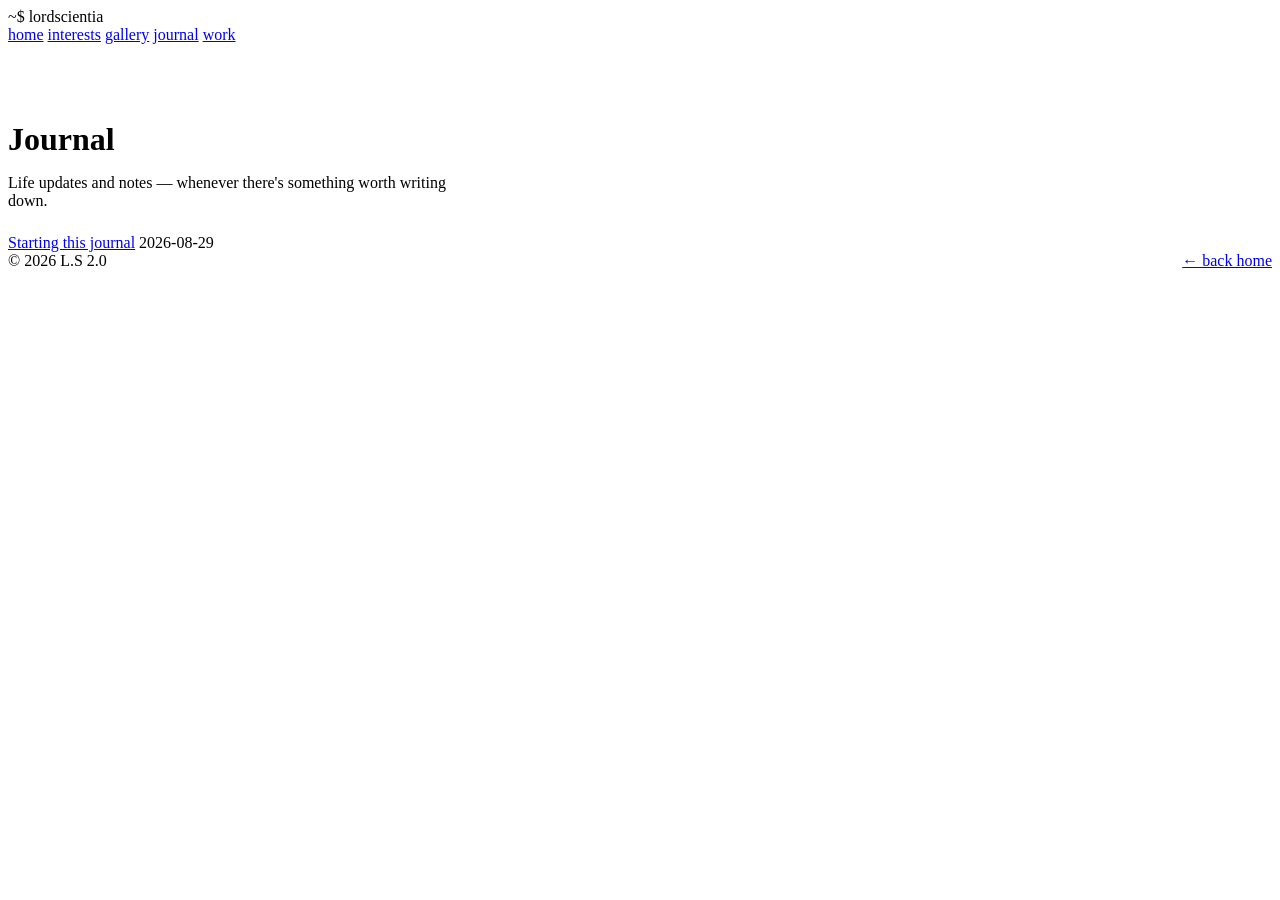
==== index.html @ 2ee75fb8 "Add files via upload" ====
<!DOCTYPE html>
<html lang="en">
<head>
<meta charset="UTF-8">
<meta name="viewport" content="width=device-width, initial-scale=1.0">
<title>Journal — L.S 2.0</title>
<link href="https://fonts.googleapis.com/css2?family=IBM+Plex+Mono:wght@400;500;600&family=IBM+Plex+Sans:wght@400;500;600;700&display=swap" rel="stylesheet">
<link rel="stylesheet" href="../css/style.css">
</head>
<body>

<nav class="nav">
  <div class="wrap">
    <div class="nav-brand"><span class="prompt">~$</span> lordscientia</div>
    <div class="nav-links">
      <a href="../index.html">home</a>
      <a href="../interests.html">interests</a>
      <a href="../gallery.html">gallery</a>
      <a href="index.html" class="active">journal</a>
      <a href="../work.html">work</a>
    </div>
  </div>
</nav>

<header style="padding: 56px 0 8px;">
  <div class="wrap">
    <h1 style="margin-bottom:8px;">Journal</h1>
    <p style="color:var(--text-dim); max-width:60ch;">Life updates and notes — whenever there's something worth writing down.</p>
  </div>
</header>

<section>
  <div class="wrap">
    <div class="post-row">
      <a href="posts/starting-this.html">Starting this journal</a>
      <span class="post-date">2026-08-29</span>
    </div>
  </div>
</section>

<footer>
  <div class="wrap" style="display:flex; justify-content:space-between; width:100%;">
    <span>© 2026 L.S 2.0</span>
    <a href="../index.html">← back home</a>
  </div>
</footer>

</body>
</html>
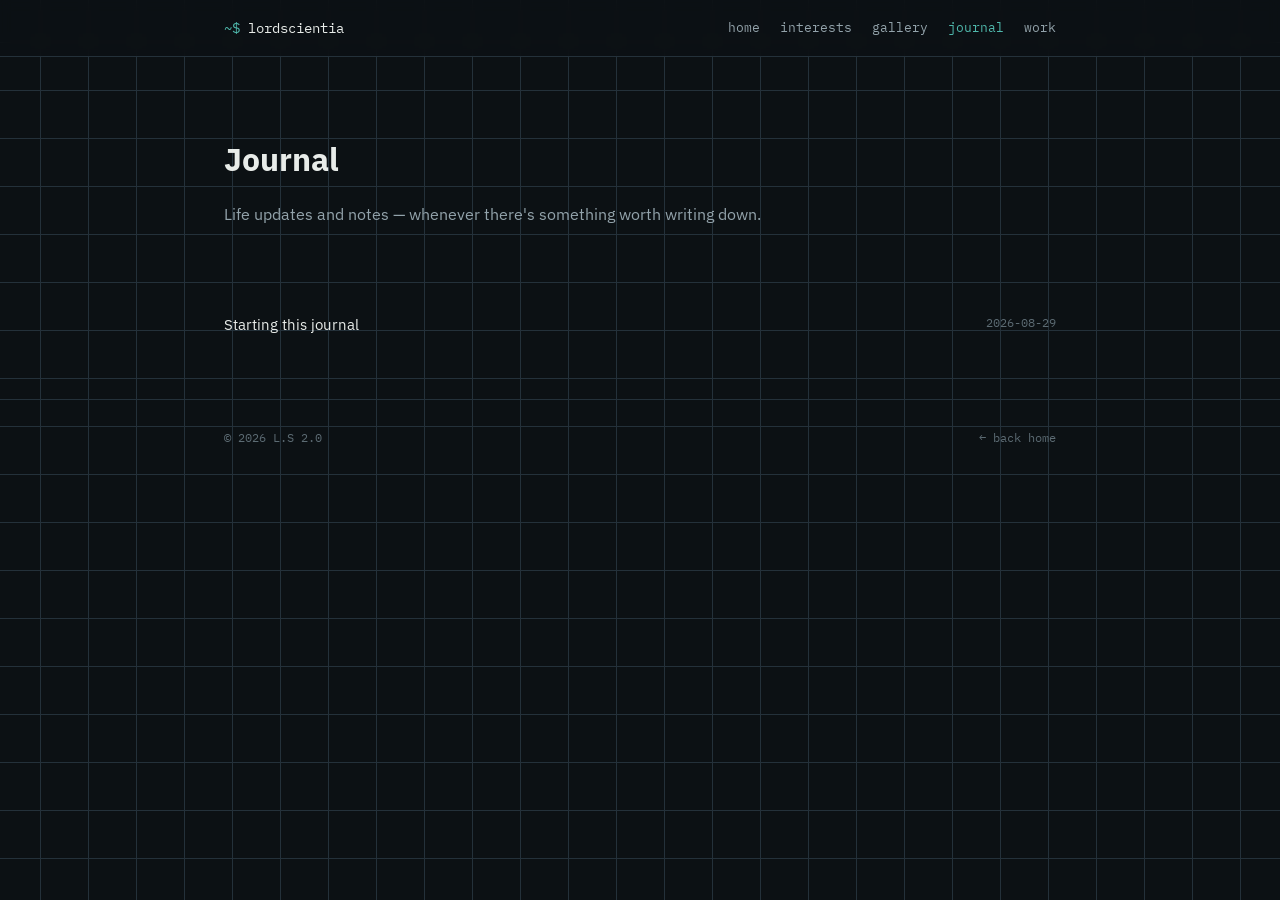
==== commit 5ba95f58: "Update index.html" ====
--- a/index.html
+++ b/index.html
@@ -5,7 +5,7 @@
 <meta name="viewport" content="width=device-width, initial-scale=1.0">
 <title>Journal — L.S 2.0</title>
 <link href="https://fonts.googleapis.com/css2?family=IBM+Plex+Mono:wght@400;500;600&family=IBM+Plex+Sans:wght@400;500;600;700&display=swap" rel="stylesheet">
-<link rel="stylesheet" href="../css/style.css">
+<link rel="stylesheet" href="style.css">
 </head>
 <body>
 
@@ -13,11 +13,11 @@
   <div class="wrap">
     <div class="nav-brand"><span class="prompt">~$</span> lordscientia</div>
     <div class="nav-links">
-      <a href="../index.html">home</a>
-      <a href="../interests.html">interests</a>
-      <a href="../gallery.html">gallery</a>
+      <a href="index.html">home</a>
+      <a href="interests.html">interests</a>
+      <a href="gallery.html">gallery</a>
       <a href="index.html" class="active">journal</a>
-      <a href="../work.html">work</a>
+      <a href="work.html">work</a>
     </div>
   </div>
 </nav>
@@ -32,7 +32,7 @@
 <section>
   <div class="wrap">
     <div class="post-row">
-      <a href="posts/starting-this.html">Starting this journal</a>
+      <a href="starting-this.html">Starting this journal</a>
       <span class="post-date">2026-08-29</span>
     </div>
   </div>
--- a/style.css
+++ b/style.css
@@ -0,0 +1,323 @@
+/* ===== Tokens ===== */
+:root {
+  --bg: #0c1114;
+  --bg-panel: #12191d;
+  --bg-panel-raised: #172029;
+  --line: #24313a;
+  --text: #e8ece9;
+  --text-dim: #93a3ab;
+  --text-faint: #5c6b73;
+  --accent: #4fb8ac;
+  --accent-dim: #326a63;
+  --warn: #e2a53c;
+  --danger: #e2574c;
+
+  --font-mono: "IBM Plex Mono", ui-monospace, SFMono-Regular, Menlo, monospace;
+  --font-sans: "IBM Plex Sans", -apple-system, BlinkMacSystemFont, sans-serif;
+
+  --max-w: 880px;
+  --radius: 3px;
+}
+
+* { box-sizing: border-box; }
+html { scroll-behavior: smooth; }
+
+body {
+  margin: 0;
+  background: var(--bg);
+  background-image:
+    linear-gradient(var(--line) 1px, transparent 1px),
+    linear-gradient(90deg, var(--line) 1px, transparent 1px);
+  background-size: 48px 48px;
+  background-attachment: fixed;
+  background-position: center;
+  color: var(--text);
+  font-family: var(--font-sans);
+  line-height: 1.6;
+  -webkit-font-smoothing: antialiased;
+}
+
+a { color: var(--accent); text-decoration: none; }
+a:hover { text-decoration: underline; }
+a:focus-visible, button:focus-visible {
+  outline: 2px solid var(--accent);
+  outline-offset: 2px;
+}
+
+::selection { background: var(--accent-dim); color: var(--text); }
+
+.wrap {
+  max-width: var(--max-w);
+  margin: 0 auto;
+  padding: 0 24px;
+}
+
+/* ===== Nav ===== */
+.nav {
+  border-bottom: 1px solid var(--line);
+  background: rgba(12, 17, 20, 0.85);
+  backdrop-filter: blur(6px);
+  position: sticky;
+  top: 0;
+  z-index: 10;
+}
+.nav .wrap {
+  display: flex;
+  align-items: center;
+  justify-content: space-between;
+  height: 56px;
+}
+.nav-brand {
+  font-family: var(--font-mono);
+  font-size: 14px;
+  color: var(--text);
+}
+.nav-brand .prompt { color: var(--accent); }
+.nav-links {
+  display: flex;
+  gap: 20px;
+  font-family: var(--font-mono);
+  font-size: 13px;
+}
+.nav-links a { color: var(--text-dim); }
+.nav-links a:hover, .nav-links a.active { color: var(--accent); }
+
+/* ===== Eyebrow / log tags ===== */
+.tag {
+  display: inline-block;
+  font-family: var(--font-mono);
+  font-size: 11px;
+  letter-spacing: 0.06em;
+  padding: 2px 7px;
+  border-radius: var(--radius);
+  border: 1px solid var(--line);
+  color: var(--text-dim);
+}
+.tag-ok { color: var(--accent); border-color: var(--accent-dim); }
+.tag-info { color: var(--warn); border-color: #4a3d20; }
+
+/* ===== Hero / terminal ===== */
+.hero { padding: 72px 0 48px; }
+.terminal {
+  background: var(--bg-panel);
+  border: 1px solid var(--line);
+  border-radius: var(--radius);
+  overflow: hidden;
+  box-shadow: 0 20px 60px -20px rgba(0,0,0,0.6);
+}
+.terminal-bar {
+  display: flex;
+  align-items: center;
+  gap: 6px;
+  padding: 9px 12px;
+  border-bottom: 1px solid var(--line);
+  background: var(--bg-panel-raised);
+}
+.dot { width: 9px; height: 9px; border-radius: 50%; background: #384750; }
+.terminal-title {
+  margin-left: 8px;
+  font-family: var(--font-mono);
+  font-size: 12px;
+  color: var(--text-faint);
+}
+.terminal-body {
+  padding: 20px 22px 26px;
+  font-family: var(--font-mono);
+  font-size: 13.5px;
+  min-height: 168px;
+}
+.terminal-body .line { margin: 0 0 4px; white-space: pre-wrap; }
+.terminal-body .prompt-line { color: var(--text-dim); }
+.terminal-body .prompt { color: var(--accent); }
+.terminal-body .ok { color: var(--accent); }
+.terminal-body .info { color: var(--warn); }
+.cursor {
+  display: inline-block;
+  width: 7px;
+  height: 14px;
+  background: var(--accent);
+  vertical-align: -2px;
+  animation: blink 1s step-end infinite;
+}
+@keyframes blink { 50% { opacity: 0; } }
+
+.hero-sub {
+  margin-top: 22px;
+  color: var(--text-dim);
+  font-size: 16px;
+  max-width: 60ch;
+}
+
+/* ===== Sections ===== */
+section { padding: 48px 0; }
+section + section { border-top: 1px solid var(--line); }
+h2.section-title {
+  font-family: var(--font-mono);
+  font-size: 13px;
+  letter-spacing: 0.08em;
+  text-transform: uppercase;
+  color: var(--text-faint);
+  margin: 0 0 20px;
+}
+h2.section-title::before { content: "// "; color: var(--accent-dim); }
+
+/* ===== Cards ===== */
+.card-grid { display: grid; gap: 16px; grid-template-columns: 1fr; }
+@media (min-width: 640px) { .card-grid { grid-template-columns: 1fr 1fr; } }
+
+.card {
+  background: var(--bg-panel);
+  border: 1px solid var(--line);
+  border-radius: var(--radius);
+  padding: 18px 20px;
+  transition: border-color 0.15s ease, transform 0.15s ease;
+}
+.card:hover { border-color: var(--accent-dim); transform: translateY(-1px); }
+.card h3 {
+  margin: 0 0 6px;
+  font-size: 16px;
+  font-family: var(--font-sans);
+  font-weight: 600;
+}
+.card p { margin: 0 0 12px; color: var(--text-dim); font-size: 14px; }
+.card-links { display: flex; gap: 14px; font-family: var(--font-mono); font-size: 12.5px; }
+.card-status { font-family: var(--font-mono); font-size: 11px; color: var(--text-faint); margin-top: 10px; }
+
+/* ===== Post list ===== */
+.post-row {
+  display: flex;
+  justify-content: space-between;
+  gap: 16px;
+  padding: 14px 0;
+  border-bottom: 1px solid var(--line);
+}
+.post-row:last-child { border-bottom: none; }
+.post-row a { color: var(--text); font-size: 15px; }
+.post-row a:hover { color: var(--accent); }
+.post-date { font-family: var(--font-mono); font-size: 12px; color: var(--text-faint); white-space: nowrap; }
+
+/* ===== Post page ===== */
+.post-meta { font-family: var(--font-mono); font-size: 12px; color: var(--text-faint); margin-bottom: 8px; }
+.post-title { font-size: 28px; margin: 0 0 24px; }
+.post-body p { color: var(--text-dim); margin-bottom: 16px; }
+.post-body h2 { font-size: 18px; margin-top: 32px; }
+.post-body code {
+  font-family: var(--font-mono);
+  background: var(--bg-panel);
+  border: 1px solid var(--line);
+  border-radius: 3px;
+  padding: 1px 5px;
+  font-size: 0.9em;
+  color: var(--accent);
+}
+.post-body pre {
+  background: var(--bg-panel);
+  border: 1px solid var(--line);
+  border-radius: var(--radius);
+  padding: 14px 16px;
+  overflow-x: auto;
+  font-family: var(--font-mono);
+  font-size: 13px;
+}
+
+/* ===== Footer ===== */
+footer {
+  border-top: 1px solid var(--line);
+  padding: 28px 0 40px;
+  font-family: var(--font-mono);
+  font-size: 12px;
+  color: var(--text-faint);
+  display: flex;
+  justify-content: space-between;
+  flex-wrap: wrap;
+  gap: 8px;
+}
+footer a { color: var(--text-faint); }
+footer a:hover { color: var(--accent); }
+
+/* ===== Atmospheric section backgrounds ===== */
+/* Each uses a fixed background image with a dark scrim so text stays readable,
+   and ties a texture to what that section is about. */
+.bg-atmo {
+  position: relative;
+  background-size: cover;
+  background-position: center;
+  background-attachment: scroll;
+  isolation: isolate;
+}
+.bg-atmo::before {
+  content: "";
+  position: absolute;
+  inset: 0;
+  z-index: -1;
+  background:
+    linear-gradient(180deg, rgba(12,17,20,0.94) 0%, rgba(12,17,20,0.88) 40%, rgba(12,17,20,0.96) 100%);
+}
+/* Paths are relative to css/style.css, so they resolve the same from any page that links this file. */
+.bg-lightning { background-image: url("../assets/texture-lightning.jpg"); }
+.bg-fracture  { background-image: url("../assets/texture-fracture.jpg"); }
+.bg-eclipse   { background-image: url("../assets/texture-eclipse.jpg"); }
+
+/* ===== Interest cards ===== */
+.interest-grid {
+  display: grid;
+  gap: 16px;
+  grid-template-columns: 1fr;
+}
+@media (min-width: 640px) { .interest-grid { grid-template-columns: 1fr 1fr; } }
+
+.interest-card {
+  position: relative;
+  border-radius: var(--radius);
+  overflow: hidden;
+  border: 1px solid var(--line);
+  min-height: 200px;
+  display: flex;
+  align-items: flex-end;
+  background-size: cover;
+  background-position: center;
+}
+.interest-card::before {
+  content: "";
+  position: absolute;
+  inset: 0;
+  background: linear-gradient(0deg, rgba(9,13,15,0.92) 0%, rgba(9,13,15,0.35) 55%, rgba(9,13,15,0.15) 100%);
+}
+.interest-card:hover::before { background: linear-gradient(0deg, rgba(9,13,15,0.85) 0%, rgba(9,13,15,0.25) 55%, rgba(9,13,15,0.1) 100%); }
+.interest-body { position: relative; padding: 16px 18px; }
+.interest-body h3 { margin: 0 0 4px; font-size: 16px; }
+.interest-body p { margin: 0; font-size: 13px; color: var(--text-dim); }
+
+/* ===== Gallery ===== */
+.gallery-grid {
+  display: grid;
+  gap: 10px;
+  grid-template-columns: repeat(2, 1fr);
+}
+@media (min-width: 640px) { .gallery-grid { grid-template-columns: repeat(3, 1fr); } }
+.gallery-item {
+  border-radius: var(--radius);
+  overflow: hidden;
+  border: 1px solid var(--line);
+  aspect-ratio: 3 / 4;
+}
+.gallery-item img {
+  width: 100%;
+  height: 100%;
+  object-fit: cover;
+  display: block;
+  transition: transform 0.2s ease;
+}
+.gallery-item:hover img { transform: scale(1.04); }
+.gallery-cap {
+  font-family: var(--font-mono);
+  font-size: 11px;
+  color: var(--text-faint);
+  margin-top: 6px;
+}
+
+/* Reduced motion */
+@media (prefers-reduced-motion: reduce) {
+  .cursor { animation: none; }
+  html { scroll-behavior: auto; }
+}
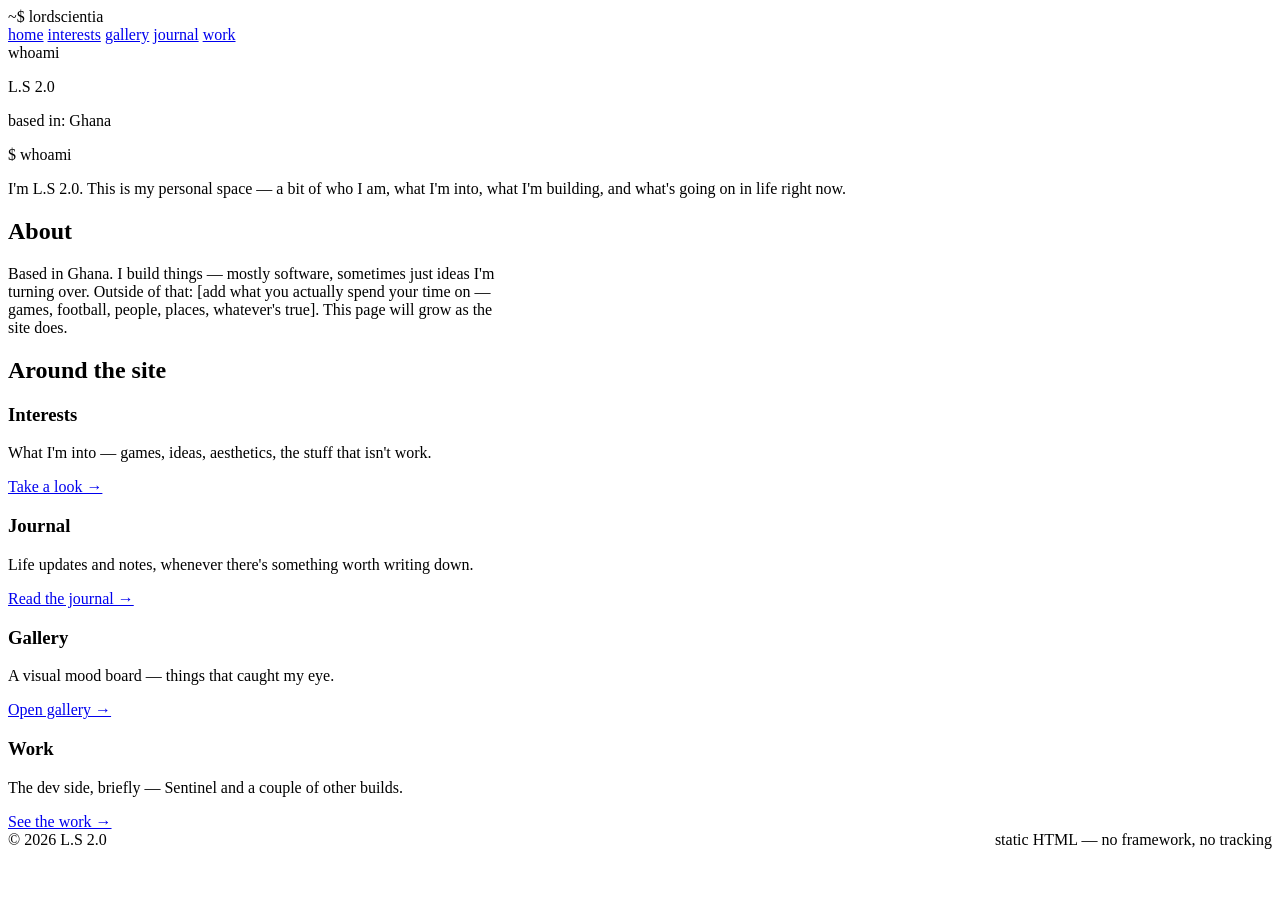
==== commit cba6aa86: "Add files via upload" ====
--- a/index.html
+++ b/index.html
@@ -3,9 +3,11 @@
 <head>
 <meta charset="UTF-8">
 <meta name="viewport" content="width=device-width, initial-scale=1.0">
-<title>Journal — L.S 2.0</title>
+<title>L.S 2.0</title>
+<meta name="description" content="L.S 2.0 — profile, interests, and life.">
+<link rel="preconnect" href="https://fonts.googleapis.com">
 <link href="https://fonts.googleapis.com/css2?family=IBM+Plex+Mono:wght@400;500;600&family=IBM+Plex+Sans:wght@400;500;600;700&display=swap" rel="stylesheet">
-<link rel="stylesheet" href="style.css">
+<link rel="stylesheet" href="css/style.css">
 </head>
 <body>
 
@@ -13,27 +15,71 @@
   <div class="wrap">
     <div class="nav-brand"><span class="prompt">~$</span> lordscientia</div>
     <div class="nav-links">
-      <a href="index.html">home</a>
+      <a href="index.html" class="active">home</a>
       <a href="interests.html">interests</a>
       <a href="gallery.html">gallery</a>
-      <a href="index.html" class="active">journal</a>
+      <a href="journal/index.html">journal</a>
       <a href="work.html">work</a>
     </div>
   </div>
 </nav>
 
-<header style="padding: 56px 0 8px;">
+<header class="hero bg-atmo bg-lightning">
   <div class="wrap">
-    <h1 style="margin-bottom:8px;">Journal</h1>
-    <p style="color:var(--text-dim); max-width:60ch;">Life updates and notes — whenever there's something worth writing down.</p>
+    <div class="terminal">
+      <div class="terminal-bar">
+        <span class="dot"></span><span class="dot"></span><span class="dot"></span>
+        <span class="terminal-title">whoami</span>
+      </div>
+      <div class="terminal-body" id="scan-output">
+        <p class="line prompt-line"><span class="prompt">$</span> whoami<span class="cursor" id="cursor"></span></p>
+      </div>
+    </div>
+    <p class="hero-sub">
+      <!-- EDIT ME: your own words about who you are, beyond the job title. -->
+      I'm L.S 2.0. This is my personal space — a bit of who I am, what I'm into,
+      what I'm building, and what's going on in life right now.
+    </p>
   </div>
 </header>
 
-<section>
+<section id="about">
   <div class="wrap">
-    <div class="post-row">
-      <a href="starting-this.html">Starting this journal</a>
-      <span class="post-date">2026-08-29</span>
+    <h2 class="section-title">About</h2>
+    <!-- EDIT ME: write your real bio here. Keep it short, keep it you. -->
+    <p style="color:var(--text-dim); max-width:62ch;">
+      Based in Ghana. I build things — mostly software, sometimes just ideas I'm
+      turning over. Outside of that: [add what you actually spend your time on —
+      games, football, people, places, whatever's true]. This page will grow as
+      the site does.
+    </p>
+  </div>
+</section>
+
+<section id="quicklinks" class="bg-atmo bg-fracture">
+  <div class="wrap">
+    <h2 class="section-title">Around the site</h2>
+    <div class="card-grid">
+      <div class="card">
+        <h3>Interests</h3>
+        <p>What I'm into — games, ideas, aesthetics, the stuff that isn't work.</p>
+        <div class="card-links"><a href="interests.html">Take a look →</a></div>
+      </div>
+      <div class="card">
+        <h3>Journal</h3>
+        <p>Life updates and notes, whenever there's something worth writing down.</p>
+        <div class="card-links"><a href="journal/index.html">Read the journal →</a></div>
+      </div>
+      <div class="card">
+        <h3>Gallery</h3>
+        <p>A visual mood board — things that caught my eye.</p>
+        <div class="card-links"><a href="gallery.html">Open gallery →</a></div>
+      </div>
+      <div class="card">
+        <h3>Work</h3>
+        <p>The dev side, briefly — Sentinel and a couple of other builds.</p>
+        <div class="card-links"><a href="work.html">See the work →</a></div>
+      </div>
     </div>
   </div>
 </section>
@@ -41,9 +87,34 @@
 <footer>
   <div class="wrap" style="display:flex; justify-content:space-between; width:100%;">
     <span>© 2026 L.S 2.0</span>
-    <a href="../index.html">← back home</a>
+    <span>static HTML — no framework, no tracking</span>
   </div>
 </footer>
 
+<script>
+(function () {
+  var lines = [
+    { text: "L.S 2.0", cls: "ok" },
+    { text: "based in: Ghana", cls: "info" },
+    { text: "currently: building, writing, figuring it out", cls: "info" },
+    { text: "status: online", cls: "ok" }
+  ];
+  var output = document.getElementById("scan-output");
+  var cursorHolder = document.getElementById("cursor");
+  var reduceMotion = window.matchMedia("(prefers-reduced-motion: reduce)").matches;
+
+  function appendLine(i) {
+    if (i >= lines.length) return;
+    var p = document.createElement("p");
+    p.className = "line " + lines[i].cls;
+    p.textContent = lines[i].text;
+    output.insertBefore(p, cursorHolder.parentElement.nextSibling);
+    output.appendChild(cursorHolder.parentElement);
+    setTimeout(function () { appendLine(i + 1); }, reduceMotion ? 0 : 320);
+  }
+  setTimeout(function () { appendLine(0); }, reduceMotion ? 0 : 400);
+})();
+</script>
+
 </body>
 </html>
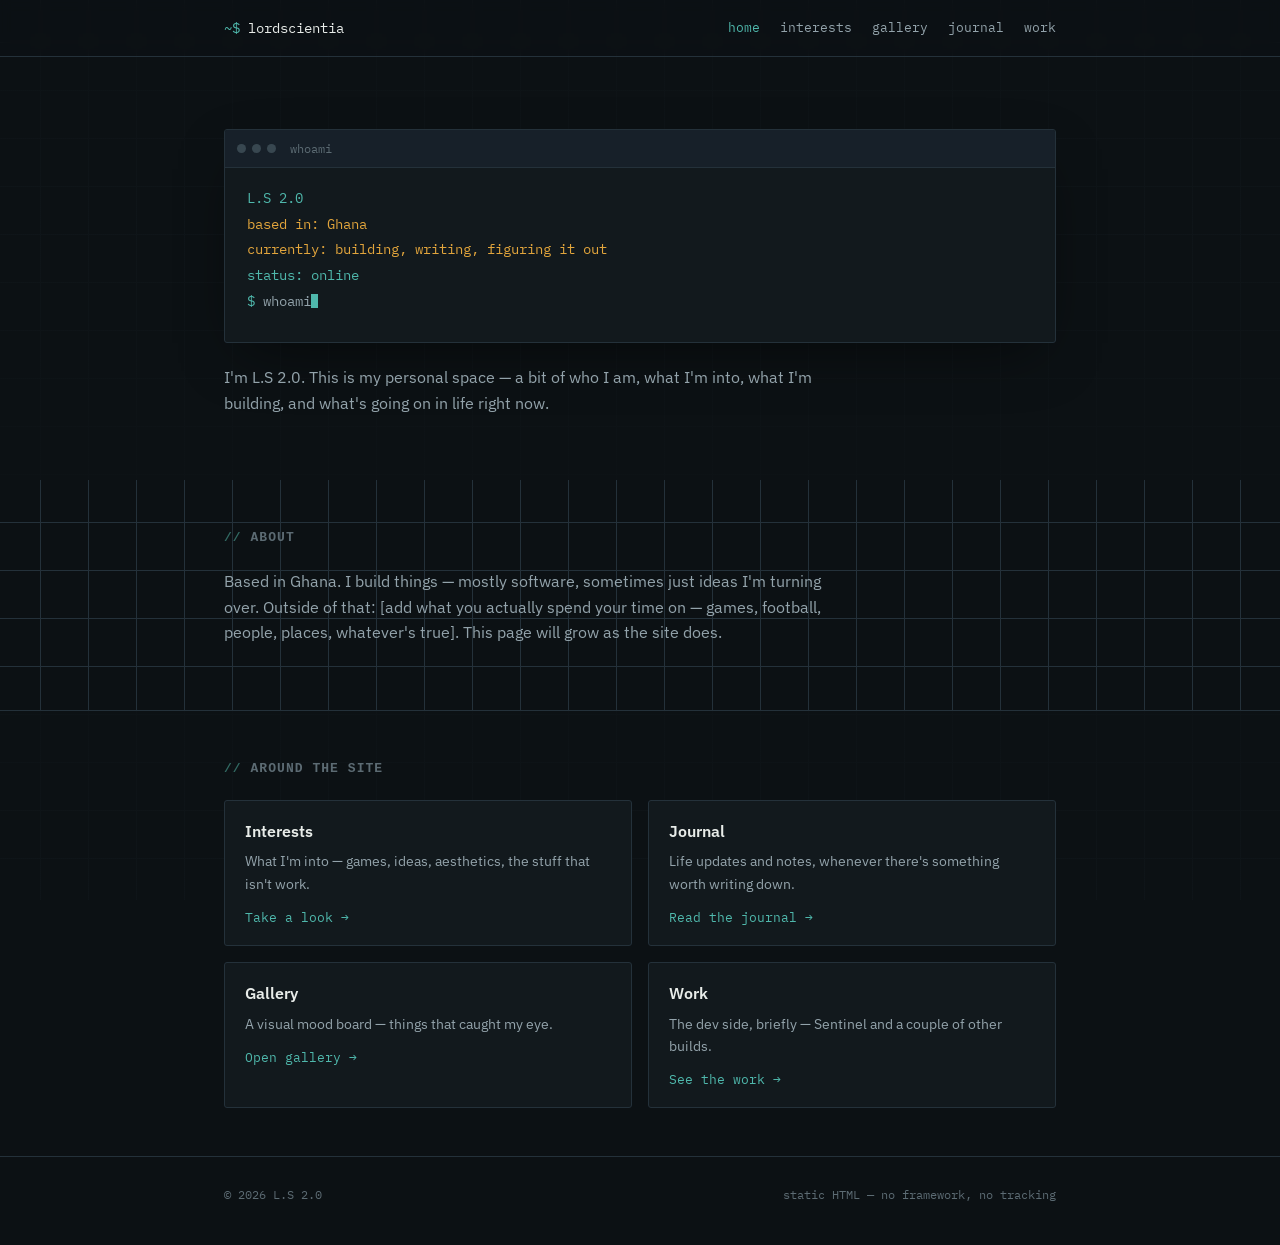
==== commit 9efc3e7e: "Update index.html" ====
--- a/index.html
+++ b/index.html
@@ -7,7 +7,7 @@
 <meta name="description" content="L.S 2.0 — profile, interests, and life.">
 <link rel="preconnect" href="https://fonts.googleapis.com">
 <link href="https://fonts.googleapis.com/css2?family=IBM+Plex+Mono:wght@400;500;600&family=IBM+Plex+Sans:wght@400;500;600;700&display=swap" rel="stylesheet">
-<link rel="stylesheet" href="css/style.css">
+<link rel="stylesheet" href="style.css">
 </head>
 <body>
 
@@ -18,7 +18,7 @@
       <a href="index.html" class="active">home</a>
       <a href="interests.html">interests</a>
       <a href="gallery.html">gallery</a>
-      <a href="journal/index.html">journal</a>
+      <a href="journal.html">journal</a>
       <a href="work.html">work</a>
     </div>
   </div>
--- a/style.css
+++ b/style.css
@@ -0,0 +1,323 @@
+/* ===== Tokens ===== */
+:root {
+  --bg: #0c1114;
+  --bg-panel: #12191d;
+  --bg-panel-raised: #172029;
+  --line: #24313a;
+  --text: #e8ece9;
+  --text-dim: #93a3ab;
+  --text-faint: #5c6b73;
+  --accent: #4fb8ac;
+  --accent-dim: #326a63;
+  --warn: #e2a53c;
+  --danger: #e2574c;
+
+  --font-mono: "IBM Plex Mono", ui-monospace, SFMono-Regular, Menlo, monospace;
+  --font-sans: "IBM Plex Sans", -apple-system, BlinkMacSystemFont, sans-serif;
+
+  --max-w: 880px;
+  --radius: 3px;
+}
+
+* { box-sizing: border-box; }
+html { scroll-behavior: smooth; }
+
+body {
+  margin: 0;
+  background: var(--bg);
+  background-image:
+    linear-gradient(var(--line) 1px, transparent 1px),
+    linear-gradient(90deg, var(--line) 1px, transparent 1px);
+  background-size: 48px 48px;
+  background-attachment: fixed;
+  background-position: center;
+  color: var(--text);
+  font-family: var(--font-sans);
+  line-height: 1.6;
+  -webkit-font-smoothing: antialiased;
+}
+
+a { color: var(--accent); text-decoration: none; }
+a:hover { text-decoration: underline; }
+a:focus-visible, button:focus-visible {
+  outline: 2px solid var(--accent);
+  outline-offset: 2px;
+}
+
+::selection { background: var(--accent-dim); color: var(--text); }
+
+.wrap {
+  max-width: var(--max-w);
+  margin: 0 auto;
+  padding: 0 24px;
+}
+
+/* ===== Nav ===== */
+.nav {
+  border-bottom: 1px solid var(--line);
+  background: rgba(12, 17, 20, 0.85);
+  backdrop-filter: blur(6px);
+  position: sticky;
+  top: 0;
+  z-index: 10;
+}
+.nav .wrap {
+  display: flex;
+  align-items: center;
+  justify-content: space-between;
+  height: 56px;
+}
+.nav-brand {
+  font-family: var(--font-mono);
+  font-size: 14px;
+  color: var(--text);
+}
+.nav-brand .prompt { color: var(--accent); }
+.nav-links {
+  display: flex;
+  gap: 20px;
+  font-family: var(--font-mono);
+  font-size: 13px;
+}
+.nav-links a { color: var(--text-dim); }
+.nav-links a:hover, .nav-links a.active { color: var(--accent); }
+
+/* ===== Eyebrow / log tags ===== */
+.tag {
+  display: inline-block;
+  font-family: var(--font-mono);
+  font-size: 11px;
+  letter-spacing: 0.06em;
+  padding: 2px 7px;
+  border-radius: var(--radius);
+  border: 1px solid var(--line);
+  color: var(--text-dim);
+}
+.tag-ok { color: var(--accent); border-color: var(--accent-dim); }
+.tag-info { color: var(--warn); border-color: #4a3d20; }
+
+/* ===== Hero / terminal ===== */
+.hero { padding: 72px 0 48px; }
+.terminal {
+  background: var(--bg-panel);
+  border: 1px solid var(--line);
+  border-radius: var(--radius);
+  overflow: hidden;
+  box-shadow: 0 20px 60px -20px rgba(0,0,0,0.6);
+}
+.terminal-bar {
+  display: flex;
+  align-items: center;
+  gap: 6px;
+  padding: 9px 12px;
+  border-bottom: 1px solid var(--line);
+  background: var(--bg-panel-raised);
+}
+.dot { width: 9px; height: 9px; border-radius: 50%; background: #384750; }
+.terminal-title {
+  margin-left: 8px;
+  font-family: var(--font-mono);
+  font-size: 12px;
+  color: var(--text-faint);
+}
+.terminal-body {
+  padding: 20px 22px 26px;
+  font-family: var(--font-mono);
+  font-size: 13.5px;
+  min-height: 168px;
+}
+.terminal-body .line { margin: 0 0 4px; white-space: pre-wrap; }
+.terminal-body .prompt-line { color: var(--text-dim); }
+.terminal-body .prompt { color: var(--accent); }
+.terminal-body .ok { color: var(--accent); }
+.terminal-body .info { color: var(--warn); }
+.cursor {
+  display: inline-block;
+  width: 7px;
+  height: 14px;
+  background: var(--accent);
+  vertical-align: -2px;
+  animation: blink 1s step-end infinite;
+}
+@keyframes blink { 50% { opacity: 0; } }
+
+.hero-sub {
+  margin-top: 22px;
+  color: var(--text-dim);
+  font-size: 16px;
+  max-width: 60ch;
+}
+
+/* ===== Sections ===== */
+section { padding: 48px 0; }
+section + section { border-top: 1px solid var(--line); }
+h2.section-title {
+  font-family: var(--font-mono);
+  font-size: 13px;
+  letter-spacing: 0.08em;
+  text-transform: uppercase;
+  color: var(--text-faint);
+  margin: 0 0 20px;
+}
+h2.section-title::before { content: "// "; color: var(--accent-dim); }
+
+/* ===== Cards ===== */
+.card-grid { display: grid; gap: 16px; grid-template-columns: 1fr; }
+@media (min-width: 640px) { .card-grid { grid-template-columns: 1fr 1fr; } }
+
+.card {
+  background: var(--bg-panel);
+  border: 1px solid var(--line);
+  border-radius: var(--radius);
+  padding: 18px 20px;
+  transition: border-color 0.15s ease, transform 0.15s ease;
+}
+.card:hover { border-color: var(--accent-dim); transform: translateY(-1px); }
+.card h3 {
+  margin: 0 0 6px;
+  font-size: 16px;
+  font-family: var(--font-sans);
+  font-weight: 600;
+}
+.card p { margin: 0 0 12px; color: var(--text-dim); font-size: 14px; }
+.card-links { display: flex; gap: 14px; font-family: var(--font-mono); font-size: 12.5px; }
+.card-status { font-family: var(--font-mono); font-size: 11px; color: var(--text-faint); margin-top: 10px; }
+
+/* ===== Post list ===== */
+.post-row {
+  display: flex;
+  justify-content: space-between;
+  gap: 16px;
+  padding: 14px 0;
+  border-bottom: 1px solid var(--line);
+}
+.post-row:last-child { border-bottom: none; }
+.post-row a { color: var(--text); font-size: 15px; }
+.post-row a:hover { color: var(--accent); }
+.post-date { font-family: var(--font-mono); font-size: 12px; color: var(--text-faint); white-space: nowrap; }
+
+/* ===== Post page ===== */
+.post-meta { font-family: var(--font-mono); font-size: 12px; color: var(--text-faint); margin-bottom: 8px; }
+.post-title { font-size: 28px; margin: 0 0 24px; }
+.post-body p { color: var(--text-dim); margin-bottom: 16px; }
+.post-body h2 { font-size: 18px; margin-top: 32px; }
+.post-body code {
+  font-family: var(--font-mono);
+  background: var(--bg-panel);
+  border: 1px solid var(--line);
+  border-radius: 3px;
+  padding: 1px 5px;
+  font-size: 0.9em;
+  color: var(--accent);
+}
+.post-body pre {
+  background: var(--bg-panel);
+  border: 1px solid var(--line);
+  border-radius: var(--radius);
+  padding: 14px 16px;
+  overflow-x: auto;
+  font-family: var(--font-mono);
+  font-size: 13px;
+}
+
+/* ===== Footer ===== */
+footer {
+  border-top: 1px solid var(--line);
+  padding: 28px 0 40px;
+  font-family: var(--font-mono);
+  font-size: 12px;
+  color: var(--text-faint);
+  display: flex;
+  justify-content: space-between;
+  flex-wrap: wrap;
+  gap: 8px;
+}
+footer a { color: var(--text-faint); }
+footer a:hover { color: var(--accent); }
+
+/* ===== Atmospheric section backgrounds ===== */
+/* Each uses a fixed background image with a dark scrim so text stays readable,
+   and ties a texture to what that section is about. */
+.bg-atmo {
+  position: relative;
+  background-size: cover;
+  background-position: center;
+  background-attachment: scroll;
+  isolation: isolate;
+}
+.bg-atmo::before {
+  content: "";
+  position: absolute;
+  inset: 0;
+  z-index: -1;
+  background:
+    linear-gradient(180deg, rgba(12,17,20,0.94) 0%, rgba(12,17,20,0.88) 40%, rgba(12,17,20,0.96) 100%);
+}
+/* Paths are relative to css/style.css, so they resolve the same from any page that links this file. */
+.bg-lightning { background-image: url("../assets/texture-lightning.jpg"); }
+.bg-fracture  { background-image: url("../assets/texture-fracture.jpg"); }
+.bg-eclipse   { background-image: url("../assets/texture-eclipse.jpg"); }
+
+/* ===== Interest cards ===== */
+.interest-grid {
+  display: grid;
+  gap: 16px;
+  grid-template-columns: 1fr;
+}
+@media (min-width: 640px) { .interest-grid { grid-template-columns: 1fr 1fr; } }
+
+.interest-card {
+  position: relative;
+  border-radius: var(--radius);
+  overflow: hidden;
+  border: 1px solid var(--line);
+  min-height: 200px;
+  display: flex;
+  align-items: flex-end;
+  background-size: cover;
+  background-position: center;
+}
+.interest-card::before {
+  content: "";
+  position: absolute;
+  inset: 0;
+  background: linear-gradient(0deg, rgba(9,13,15,0.92) 0%, rgba(9,13,15,0.35) 55%, rgba(9,13,15,0.15) 100%);
+}
+.interest-card:hover::before { background: linear-gradient(0deg, rgba(9,13,15,0.85) 0%, rgba(9,13,15,0.25) 55%, rgba(9,13,15,0.1) 100%); }
+.interest-body { position: relative; padding: 16px 18px; }
+.interest-body h3 { margin: 0 0 4px; font-size: 16px; }
+.interest-body p { margin: 0; font-size: 13px; color: var(--text-dim); }
+
+/* ===== Gallery ===== */
+.gallery-grid {
+  display: grid;
+  gap: 10px;
+  grid-template-columns: repeat(2, 1fr);
+}
+@media (min-width: 640px) { .gallery-grid { grid-template-columns: repeat(3, 1fr); } }
+.gallery-item {
+  border-radius: var(--radius);
+  overflow: hidden;
+  border: 1px solid var(--line);
+  aspect-ratio: 3 / 4;
+}
+.gallery-item img {
+  width: 100%;
+  height: 100%;
+  object-fit: cover;
+  display: block;
+  transition: transform 0.2s ease;
+}
+.gallery-item:hover img { transform: scale(1.04); }
+.gallery-cap {
+  font-family: var(--font-mono);
+  font-size: 11px;
+  color: var(--text-faint);
+  margin-top: 6px;
+}
+
+/* Reduced motion */
+@media (prefers-reduced-motion: reduce) {
+  .cursor { animation: none; }
+  html { scroll-behavior: auto; }
+}
